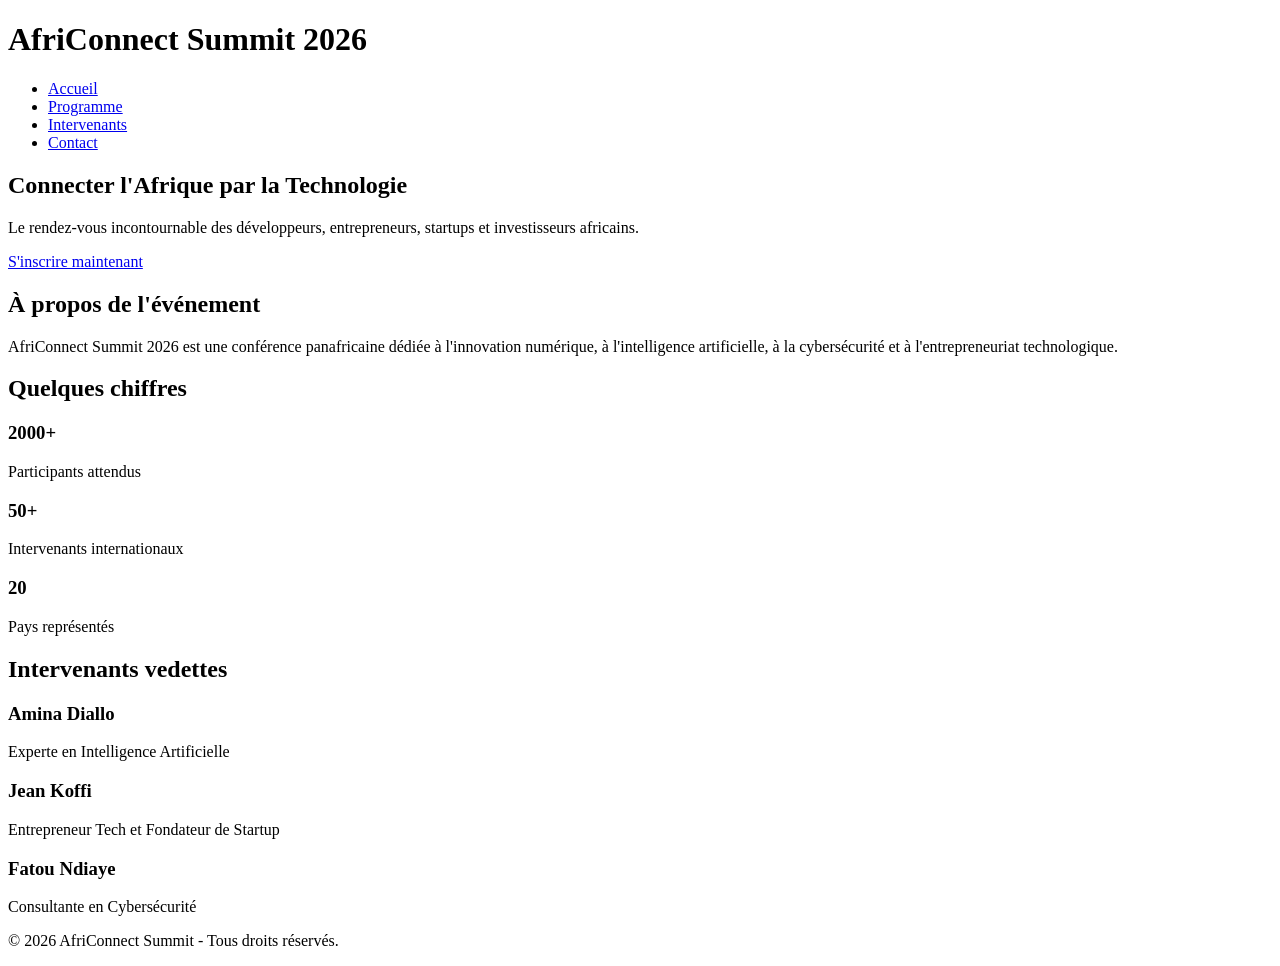
==== index.html @ cee713d7 "HTML : développement de la structure des pages html" ====
<!DOCTYPE html>
<html lang="fr">
<head>
    <meta charset="UTF-8">
    <meta name="viewport" content="width=device-width, initial-scale=1.0">
    <title>AfriConnect Summit 2026</title>

    <!-- ================= FEUILLE DE STYLE ================= -->
    <link rel="stylesheet" href="css/style.css">
</head>
<body>

    <!-- ================= HEADER ================= -->
    <header>

        <!-- Logo / Nom du sommet -->
        <h1>AfriConnect Summit 2026</h1>

        <!-- ================= BARRE DE NAVIGATION ================= -->
        <nav>
            <ul>
                <li><a href="index.html">Accueil</a></li>
                <li><a href="programme.html">Programme</a></li>
                <li><a href="intervenants.html">Intervenants</a></li>
                <li><a href="contact.html">Contact</a></li>
            </ul>
        </nav>

    </header>

    <main>

        <!-- ================= HERO ================= -->
        <section id="hero">
            <h2>Connecter l'Afrique par la Technologie</h2>

            <p>
                Le rendez-vous incontournable des développeurs,
                entrepreneurs, startups et investisseurs africains.
            </p>

            <a href="contact.html">S'inscrire maintenant</a>
        </section>

        <!-- ================= A PROPOS DE L'EVENEMENT ================= -->
        <section id="apropos">

            <h2>À propos de l'événement</h2>

            <p>
                AfriConnect Summit 2026 est une conférence panafricaine
                dédiée à l'innovation numérique, à l'intelligence artificielle,
                à la cybersécurité et à l'entrepreneuriat technologique.
            </p>

        </section>

        <!-- ================= STATISTIQUES ================= -->
        <section id="statistiques">

            <h2>Quelques chiffres</h2>

            <div>
                <h3>2000+</h3>
                <p>Participants attendus</p>
            </div>

            <div>
                <h3>50+</h3>
                <p>Intervenants internationaux</p>
            </div>

            <div>
                <h3>20</h3>
                <p>Pays représentés</p>
            </div>

        </section>

        <!-- ================= INTERVENANTS VEDETTES ================= -->
        <section id="intervenants-vedettes">

            <h2>Intervenants vedettes</h2>

            <!-- Carte intervenant 1 -->
            <article>
                <h3>Amina Diallo</h3>
                <p>Experte en Intelligence Artificielle</p>
            </article>

            <!-- Carte intervenant 2 -->
            <article>
                <h3>Jean Koffi</h3>
                <p>Entrepreneur Tech et Fondateur de Startup</p>
            </article>

            <!-- Carte intervenant 3 -->
            <article>
                <h3>Fatou Ndiaye</h3>
                <p>Consultante en Cybersécurité</p>
            </article>

        </section>

    </main>

    <!-- ================= FOOTER ================= -->
    <footer>
        <p>&copy; 2026 AfriConnect Summit - Tous droits réservés.</p>
    </footer>

    <!-- ================= SCRIPT JAVASCRIPT ================= -->
    <script src="js/main.js"></script>

</body>
</html>
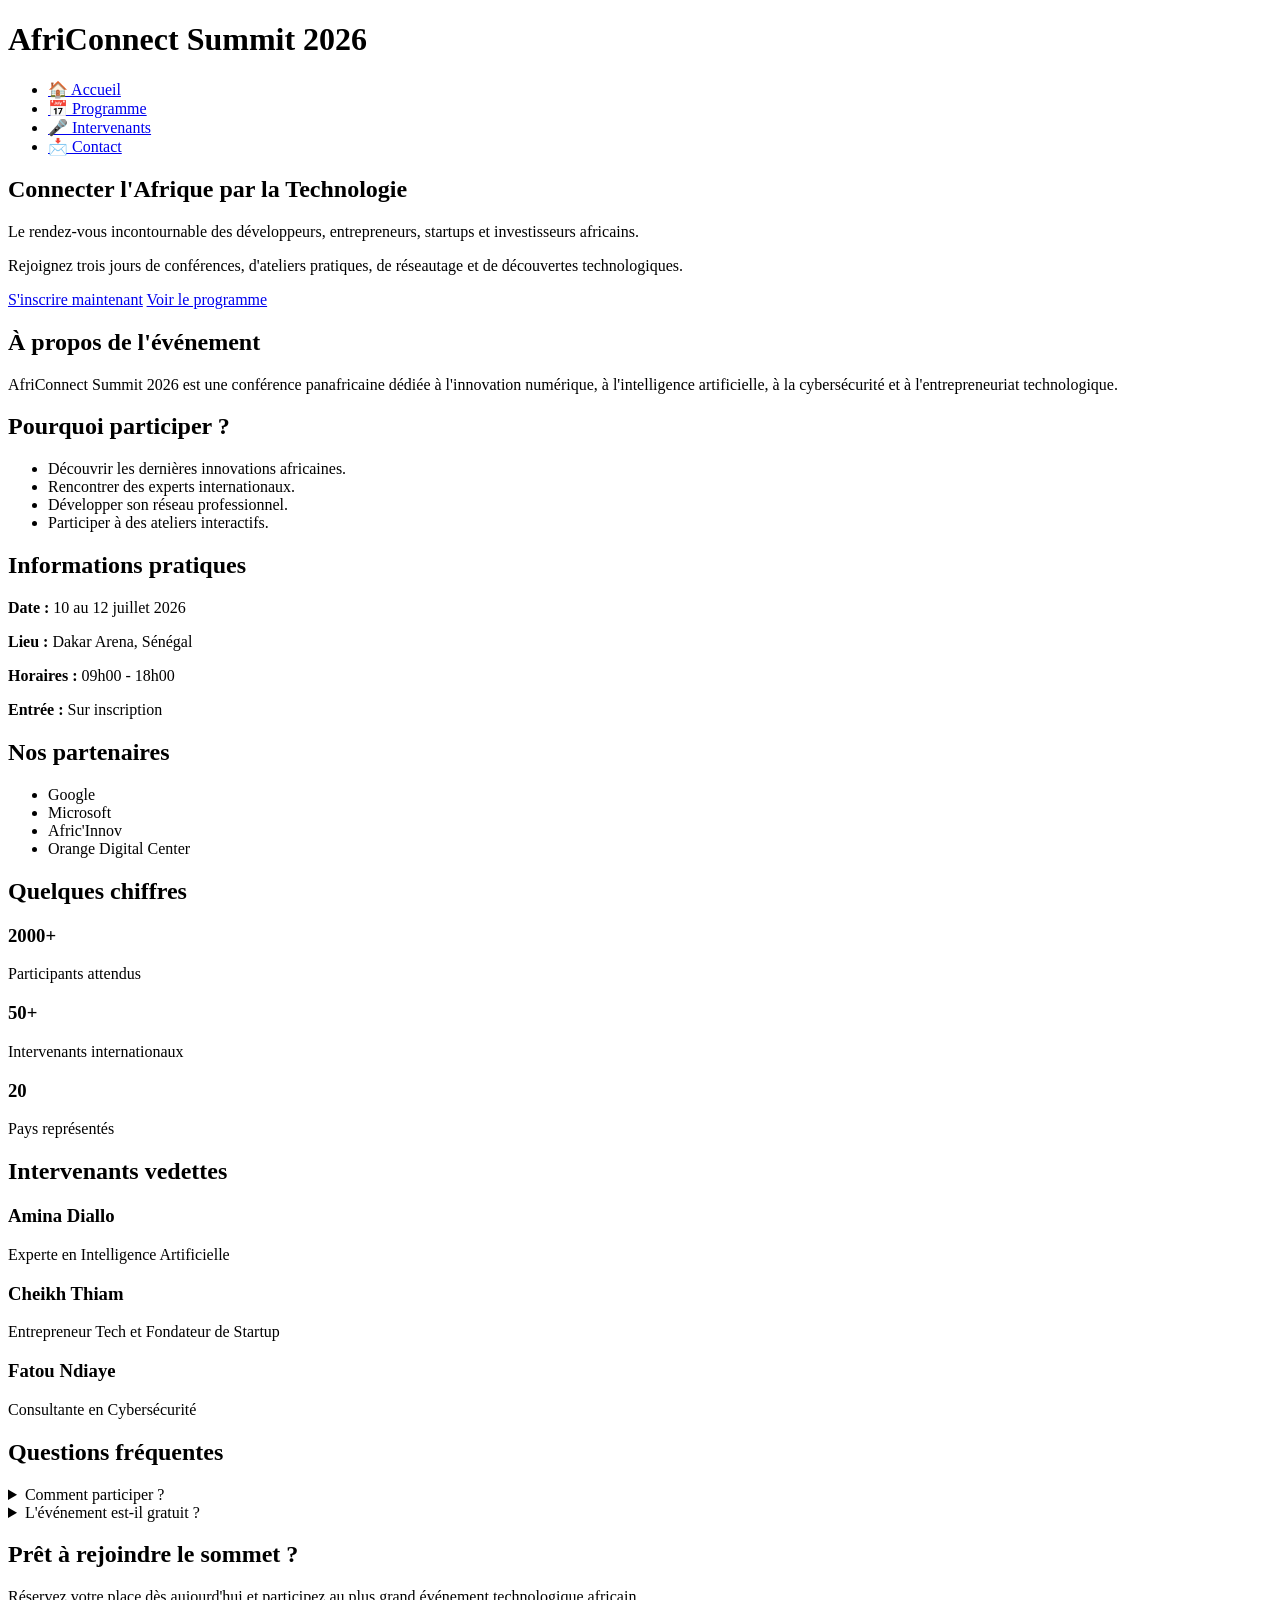
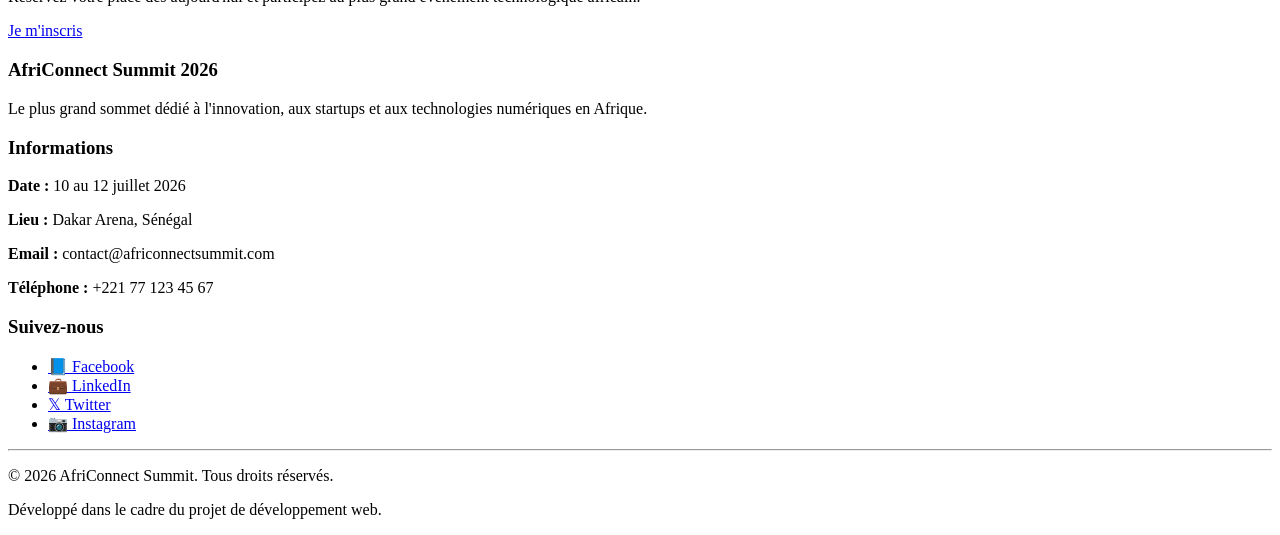
==== commit 47d0e15b: "HTML : création des pages Programme, Intervenants et Contact avec contenu structuré" ====
--- a/index.html
+++ b/index.html
@@ -18,12 +18,19 @@
 
         <!-- ================= BARRE DE NAVIGATION ================= -->
         <nav>
-            <ul>
-                <li><a href="index.html">Accueil</a></li>
-                <li><a href="programme.html">Programme</a></li>
-                <li><a href="intervenants.html">Intervenants</a></li>
-                <li><a href="contact.html">Contact</a></li>
-            </ul>
+
+                <ul>
+
+                    <li><a href="index.html">🏠 Accueil</a></li>
+
+                    <li><a href="programme.html">📅 Programme</a></li>
+
+                    <li><a href="intervenants.html">🎤 Intervenants</a></li>
+
+                    <li><a href="contact.html">📩 Contact</a></li>
+
+                </ul>
+
         </nav>
 
     </header>
@@ -32,6 +39,7 @@
 
         <!-- ================= HERO ================= -->
         <section id="hero">
+
             <h2>Connecter l'Afrique par la Technologie</h2>
 
             <p>
@@ -39,7 +47,15 @@
                 entrepreneurs, startups et investisseurs africains.
             </p>
 
+            <p>
+                Rejoignez trois jours de conférences, d'ateliers pratiques,
+                de réseautage et de découvertes technologiques.
+            </p>
+
             <a href="contact.html">S'inscrire maintenant</a>
+
+            <a href="programme.html">Voir le programme</a>
+
         </section>
 
         <!-- ================= A PROPOS DE L'EVENEMENT ================= -->
@@ -54,7 +70,49 @@
             </p>
 
         </section>
-
+        <section id="pourquoi">
+
+            <h2>Pourquoi participer ?</h2>
+
+            <ul>
+                <li>Découvrir les dernières innovations africaines.</li>
+                <li>Rencontrer des experts internationaux.</li>
+                <li>Développer son réseau professionnel.</li>
+                <li>Participer à des ateliers interactifs.</li>
+
+            </ul>
+
+        </section>
+        <section id="infos">
+
+            <h2>Informations pratiques</h2>
+
+            <p><strong>Date :</strong> 10 au 12 juillet 2026</p>
+
+            <p><strong>Lieu :</strong> Dakar Arena, Sénégal</p>
+
+            <p><strong>Horaires :</strong> 09h00 - 18h00</p>
+
+            <p><strong>Entrée :</strong> Sur inscription</p>
+
+        </section>
+        <section id="partenaires">
+
+            <h2>Nos partenaires</h2>
+
+            <ul>
+
+                <li>Google</li>
+
+                <li>Microsoft</li>
+
+                <li>Afric'Innov</li>
+
+                <li>Orange Digital Center</li>
+
+            </ul>
+
+        </section>
         <!-- ================= STATISTIQUES ================= -->
         <section id="statistiques">
 
@@ -90,7 +148,7 @@
 
             <!-- Carte intervenant 2 -->
             <article>
-                <h3>Jean Koffi</h3>
+                <h3>Cheikh Thiam</h3>
                 <p>Entrepreneur Tech et Fondateur de Startup</p>
             </article>
 
@@ -101,13 +159,93 @@
             </article>
 
         </section>
+        <section id="faq">
+
+            <h2>Questions fréquentes</h2>
+
+                <details>
+                    <summary>Comment participer ?</summary>
+
+                    <p>Il suffit de remplir le formulaire d'inscription.</p>
+
+                </details>
+
+            <details>
+                <summary>L'événement est-il gratuit ?</summary>
+
+                <p>Oui, l'accès est gratuit après validation de l'inscription.</p>
+
+            </details>
+
+        </section>
+        <section id="inscription">
+
+            <h2>Prêt à rejoindre le sommet ?</h2>
+
+                <p>
+                    Réservez votre place dès aujourd'hui et participez au plus grand
+                    événement technologique africain.
+                </p>
+
+                <a href="contact.html">Je m'inscris</a>
+
+        </section>
 
     </main>
 
     <!-- ================= FOOTER ================= -->
-    <footer>
-        <p>&copy; 2026 AfriConnect Summit - Tous droits réservés.</p>
-    </footer>
+<footer>
+
+    <section>
+
+        <h3>AfriConnect Summit 2026</h3>
+
+        <p>
+            Le plus grand sommet dédié à l'innovation, aux startups et
+            aux technologies numériques en Afrique.
+        </p>
+
+    </section>
+
+
+    <section>
+
+        <h3>Informations</h3>
+
+        <p><strong>Date :</strong> 10 au 12 juillet 2026</p>
+
+        <p><strong>Lieu :</strong> Dakar Arena, Sénégal</p>
+
+        <p><strong>Email :</strong> contact@africonnectsummit.com</p>
+
+        <p><strong>Téléphone :</strong> +221 77 123 45 67</p>
+
+    </section>
+
+    <section>
+
+        <h3>Suivez-nous</h3>
+
+        <ul>
+            <li><a href="#">📘 Facebook</a></li>
+            <li><a href="#">💼 LinkedIn</a></li>
+            <li><a href="#">𝕏 Twitter</a></li>
+            <li><a href="#">📷 Instagram</a></li>
+        </ul>
+
+    </section>
+
+    <hr>
+
+    <p>
+        &copy; 2026 AfriConnect Summit. Tous droits réservés.
+    </p>
+
+    <p>
+        Développé dans le cadre du projet de développement web.
+    </p>
+
+</footer>
 
     <!-- ================= SCRIPT JAVASCRIPT ================= -->
     <script src="js/main.js"></script>
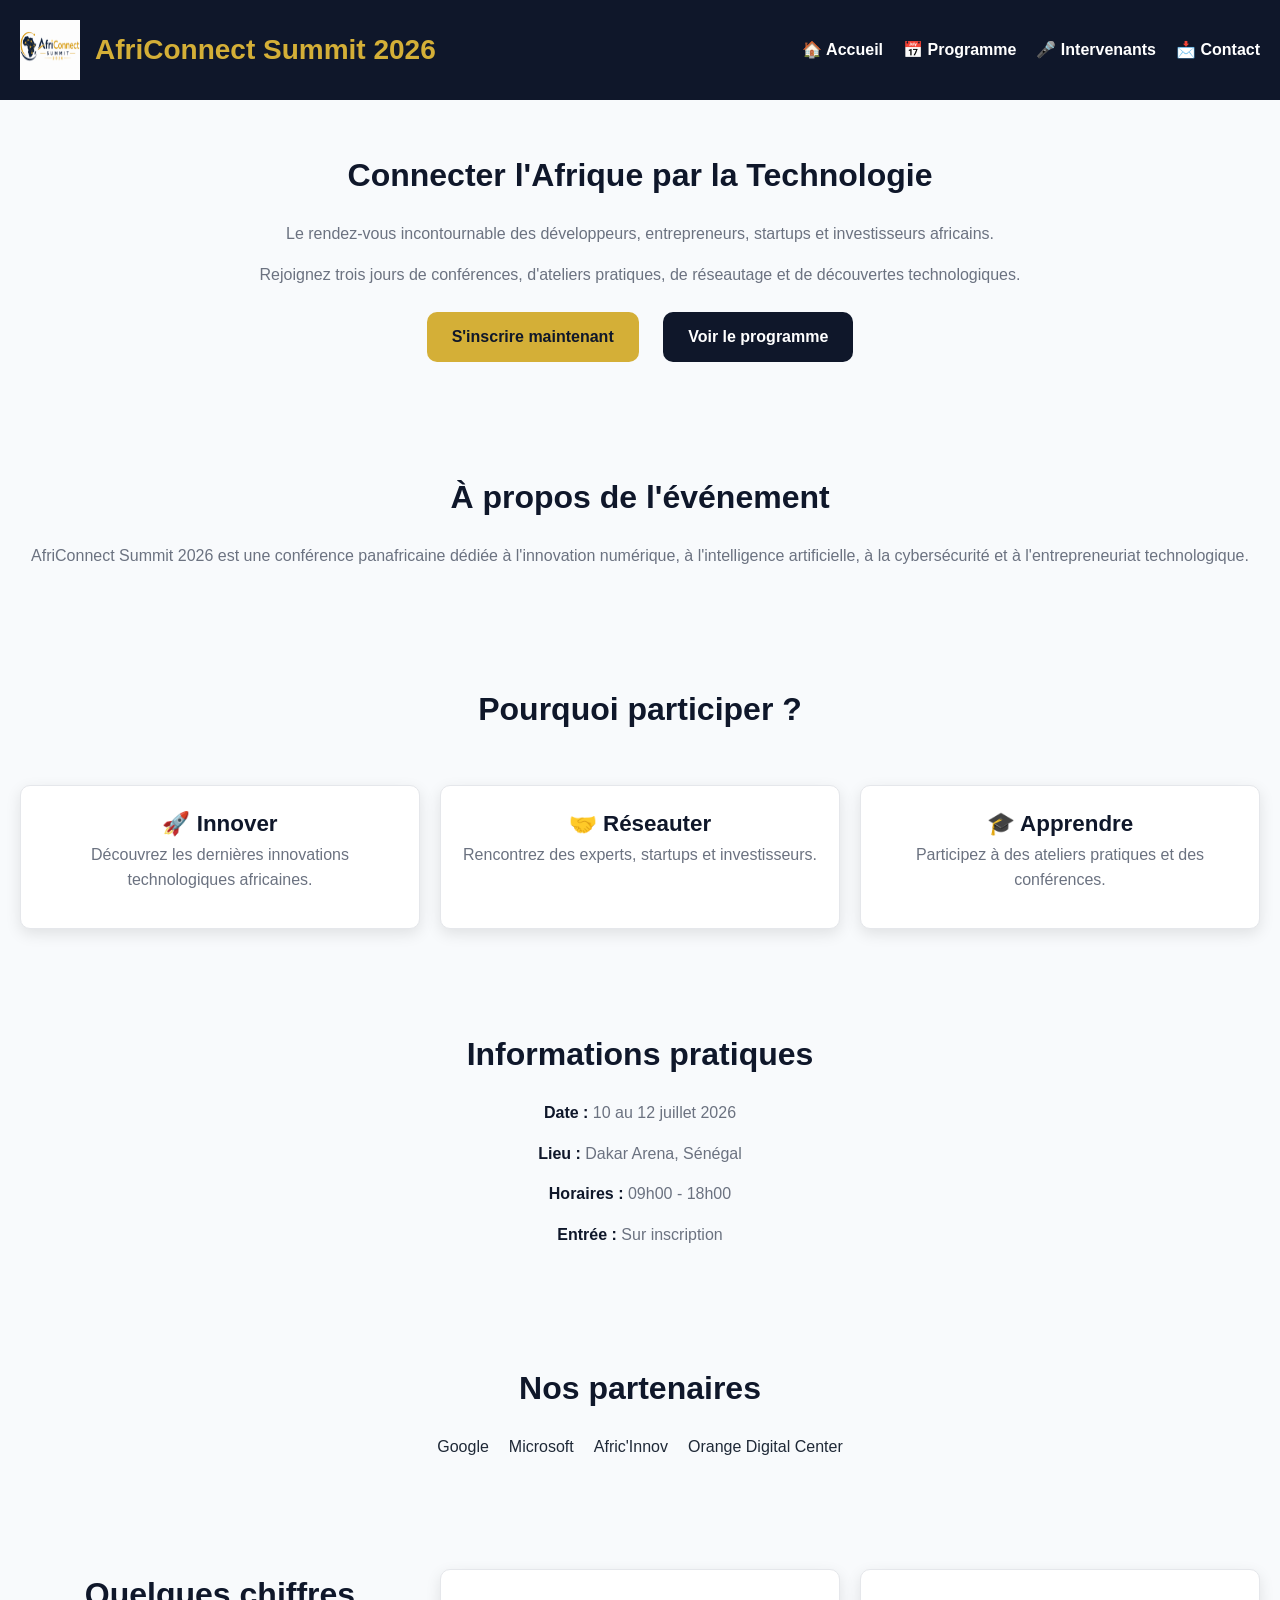
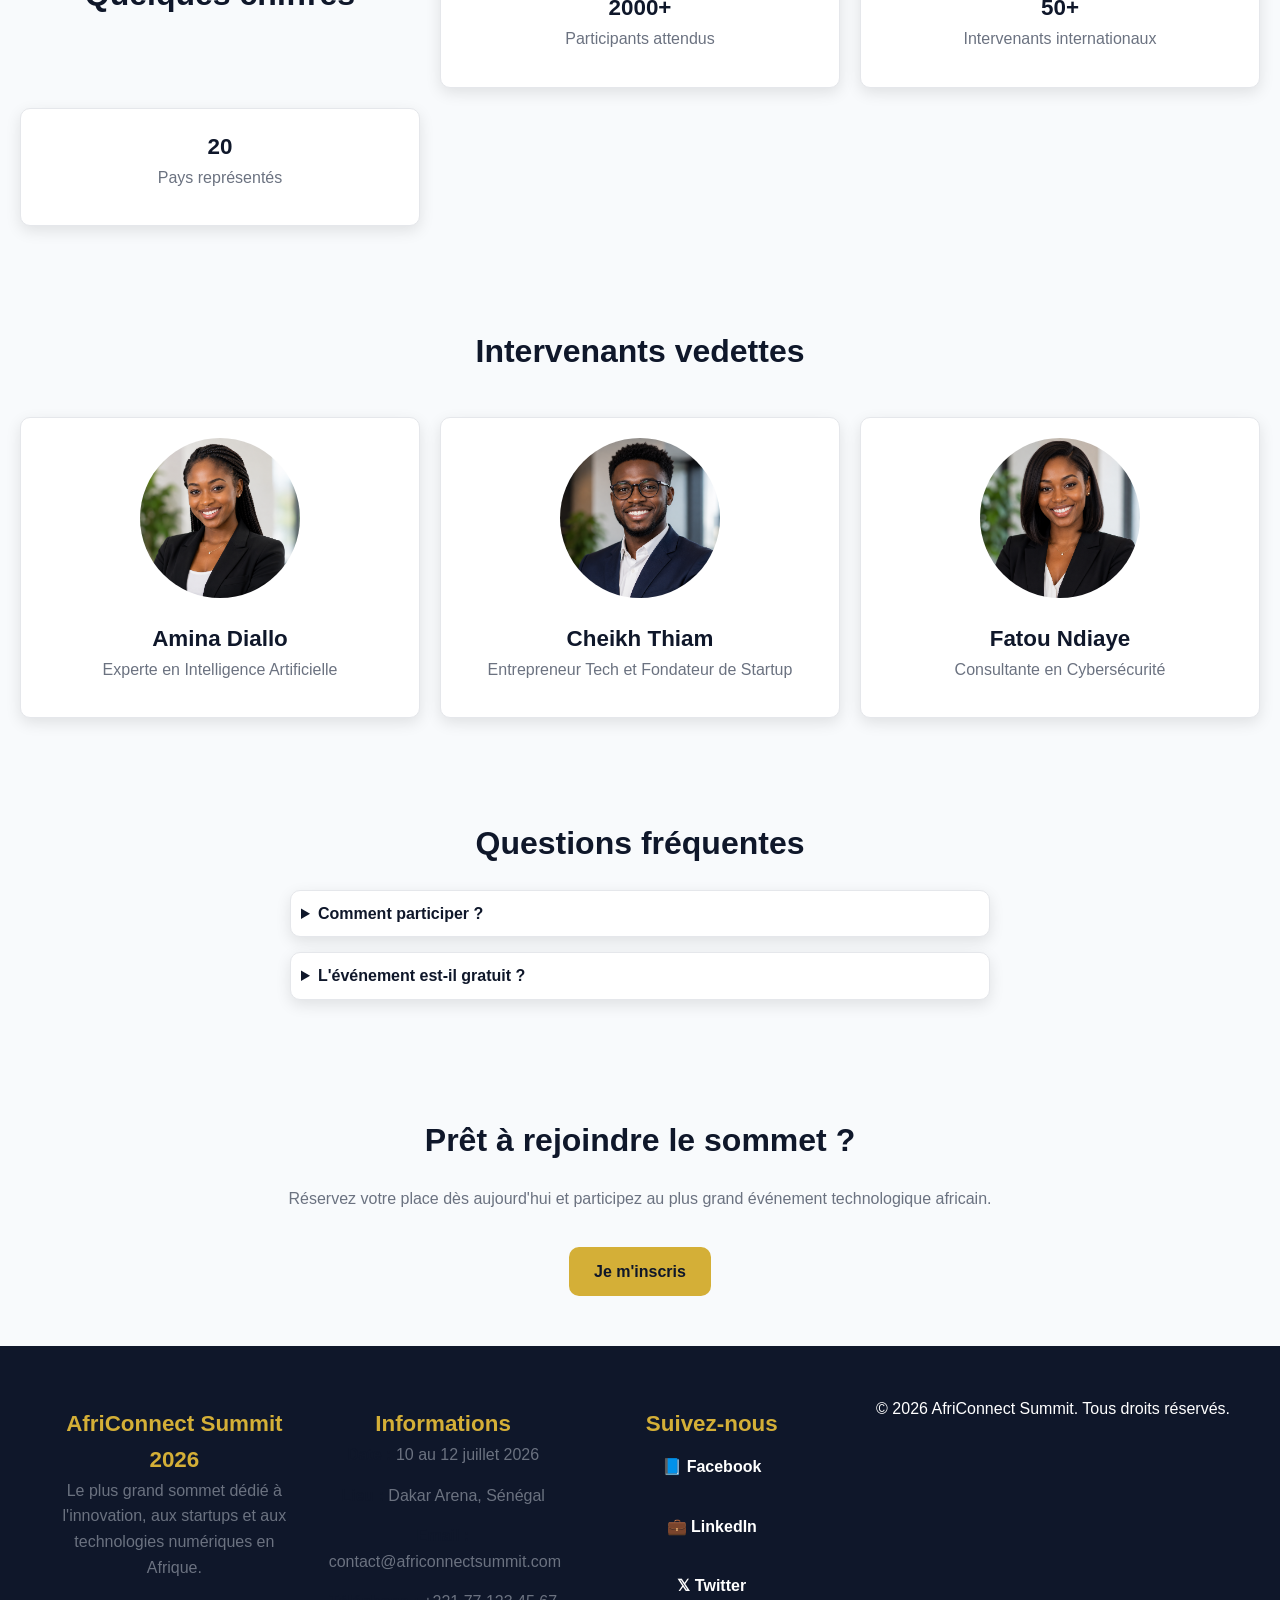
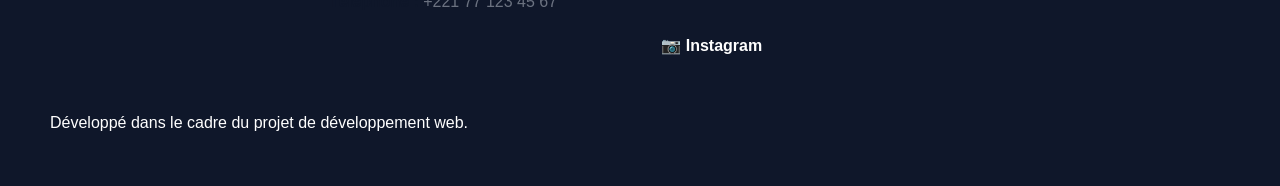
==== commit d0f670f1: "CSS : mise en page responsive avec Flexbox, Grid, animations et media queries" ====
--- a/index.html
+++ b/index.html
@@ -13,8 +13,11 @@
     <!-- ================= HEADER ================= -->
     <header>
 
-        <!-- Logo / Nom du sommet -->
+        <div class="logo">
+
+        <img src="images/logo-africonnect-summit.png" alt="Logo AfriConnect Summit">
         <h1>AfriConnect Summit 2026</h1>
+        </div>
 
         <!-- ================= BARRE DE NAVIGATION ================= -->
         <nav>
@@ -70,19 +73,26 @@
             </p>
 
         </section>
-        <section id="pourquoi">
-
-            <h2>Pourquoi participer ?</h2>
-
-            <ul>
-                <li>Découvrir les dernières innovations africaines.</li>
-                <li>Rencontrer des experts internationaux.</li>
-                <li>Développer son réseau professionnel.</li>
-                <li>Participer à des ateliers interactifs.</li>
-
-            </ul>
-
-        </section>
+      <section id="pourquoi">
+
+    <h2>Pourquoi participer ?</h2>
+
+    <article>
+        <h3>🚀 Innover</h3>
+        <p>Découvrez les dernières innovations technologiques africaines.</p>
+    </article>
+
+    <article>
+        <h3>🤝 Réseauter</h3>
+        <p>Rencontrez des experts, startups et investisseurs.</p>
+    </article>
+
+    <article>
+        <h3>🎓 Apprendre</h3>
+        <p>Participez à des ateliers pratiques et des conférences.</p>
+    </article>
+
+</section>
         <section id="infos">
 
             <h2>Informations pratiques</h2>
@@ -142,18 +152,21 @@
 
             <!-- Carte intervenant 1 -->
             <article>
+                 <img src="images/amina diallo.png" alt="Amina Diallo">
                 <h3>Amina Diallo</h3>
                 <p>Experte en Intelligence Artificielle</p>
             </article>
 
             <!-- Carte intervenant 2 -->
             <article>
+                 <img src="images/cheikh thiam.png" alt="cheikh thiam">
                 <h3>Cheikh Thiam</h3>
                 <p>Entrepreneur Tech et Fondateur de Startup</p>
             </article>
 
             <!-- Carte intervenant 3 -->
             <article>
+                 <img src="images/fatou ndiaye.png" alt="fatou ndiaye">
                 <h3>Fatou Ndiaye</h3>
                 <p>Consultante en Cybersécurité</p>
             </article>
--- a/css/style.css
+++ b/css/style.css
@@ -0,0 +1,1931 @@
+/* ==================================================
+   AFRICONNECT SUMMIT 2026
+   COMMIT 4 : Variables CSS, palette, typographie
+   et styles globaux
+ */
+/* page index */
+
+/* ================= VARIABLES CSS ================= */
+
+:root {
+
+    /* Couleurs principales */
+    --bleu-fonce: #0F172A;
+    --or: #D4AF37;
+
+    /* Couleurs générales */
+    --fond: #F8FAFC;
+    --blanc: #FFFFFF;
+    --texte: #1F2937;
+    --texte-clair: #6B7280;
+    --bordure: #E5E7EB;
+
+
+    /* Polices */
+    --titre: "Poppins", sans-serif;
+    --texte-police: "Open Sans", sans-serif;
+
+
+    /* Espacement */
+    --petit-espace: 10px;
+    --espace-normal: 20px;
+    --grand-espace: 50px;
+
+
+    /* Design */
+    --arrondi: 10px;
+    --ombre: 0 5px 15px rgba(0,0,0,0.10);
+
+}
+
+
+
+/* ================= GOOGLE FONTS ================= */
+
+
+@import url('https://fonts.googleapis.com/css2?family=Open+Sans:wght@400;600;700&family=Poppins:wght@500;600;700&display=swap');
+
+
+
+/* ================= RESET ================= */
+
+
+* {
+
+    margin:0;
+    padding:0;
+    box-sizing:border-box;
+
+}
+
+
+
+html {
+
+    scroll-behavior:smooth;
+
+}
+
+
+
+body {
+
+    font-family:var(--texte-police);
+    background-color:var(--fond);
+    color:var(--texte);
+    line-height:1.6;
+
+}
+
+
+
+img {
+
+    max-width:100%;
+
+}
+
+
+
+a {
+
+    text-decoration:none;
+    transition:0.3s;
+
+}
+
+
+
+ul {
+
+    list-style:none;
+
+}
+
+
+
+/* ================= TITRES ================= */
+
+
+h1,
+h2,
+h3 {
+
+    font-family:var(--titre);
+    color:var(--bleu-fonce);
+
+}
+
+
+
+h1 {
+
+    font-size:3rem;
+
+}
+
+
+
+h2 {
+
+    font-size:2rem;
+    margin-bottom:var(--espace-normal);
+
+}
+
+
+
+h3 {
+
+    font-size:1.4rem;
+
+}
+
+
+
+p {
+
+    color:var(--texte-clair);
+
+}
+
+
+
+/* ================= SECTIONS ================= */
+
+
+section {
+
+    padding:var(--grand-espace) var(--espace-normal);
+
+}
+
+
+
+/* ================= HEADER ================= */
+
+
+header {
+
+    background-color:var(--bleu-fonce);
+    padding:20px;
+
+}
+
+
+
+header h1 {
+
+    color:var(--or);
+    font-size:2rem;
+
+}
+
+
+
+/* ================= NAVIGATION ================= */
+
+
+nav a {
+
+    color:var(--blanc);
+    font-weight:bold;
+
+}
+
+
+
+nav a:hover {
+
+    color:var(--or);
+
+}
+
+
+
+/* ================= BOUTONS ================= */
+
+
+section a {
+
+    display:inline-block;
+    padding:12px 25px;
+    border-radius:var(--arrondi);
+    font-weight:bold;
+
+}
+
+
+
+#hero a:first-of-type,
+#inscription a {
+
+    background-color:var(--or);
+    color:var(--bleu-fonce);
+
+}
+
+
+
+#hero a:last-of-type {
+
+    background-color:var(--bleu-fonce);
+    color:var(--blanc);
+
+}
+
+
+
+/* ================= CARTES ================= */
+
+
+article,
+#statistiques div,
+details {
+
+    background-color:var(--blanc);
+    border:1px solid var(--bordure);
+    border-radius:var(--arrondi);
+    box-shadow:var(--ombre);
+    padding:var(--espace-normal);
+
+}
+
+
+
+/* ================= INFORMATIONS ================= */
+
+
+strong {
+
+    color:var(--bleu-fonce);
+
+}
+
+
+
+/* ================= FOOTER ================= */
+
+
+footer {
+
+    background-color:var(--bleu-fonce);
+    color:var(--blanc);
+    padding:var(--grand-espace);
+
+}
+
+
+
+footer section {
+
+    padding:var(--petit-espace);
+
+}
+
+
+
+footer h3 {
+
+    color:var(--or);
+
+}
+
+
+
+footer p,
+footer a {
+
+    color:var(--blanc);
+
+}
+
+
+
+footer a:hover {
+
+    color:var(--or);
+
+}
+
+
+
+footer hr {
+
+    border:none;
+    border-top:1px solid rgba(255,255,255,0.3);
+    margin:20px 0;
+
+}
+/* ==================================================
+   PAGE PROGRAMME
+   COMMIT 4 : Styles de base
+================================================== */
+
+
+/* ================= HERO PROGRAMME ================= */
+
+
+.hero-interne {
+
+    background-color:var(--bleu-fonce);
+    color:var(--blanc);
+
+}
+
+
+
+.hero-interne h1 {
+
+    color:var(--or);
+
+}
+
+
+
+.hero-interne p {
+
+    color:var(--blanc);
+
+}
+
+
+
+.hero-interne a {
+
+    color:var(--or);
+    font-weight:bold;
+
+}
+
+
+
+/* ================= OBJECTIFS ================= */
+
+
+.objectifs article {
+
+    background-color:var(--blanc);
+    border:1px solid var(--bordure);
+    border-radius:var(--arrondi);
+    box-shadow:var(--ombre);
+    padding:var(--espace-normal);
+
+}
+
+
+
+.objectifs h3 {
+
+    color:var(--bleu-fonce);
+
+}
+
+
+
+/* ================= BOUTONS JOUR ================= */
+
+
+.onglets-3 button {
+
+    background-color:var(--bleu-fonce);
+    color:var(--blanc);
+    padding:12px 20px;
+    border:none;
+    border-radius:var(--arrondi);
+    cursor:pointer;
+
+}
+
+
+
+.onglets-3 button:hover {
+
+    background-color:var(--or);
+    color:var(--bleu-fonce);
+
+}
+
+
+
+/* ================= TITRES PLANNING ================= */
+
+
+.onglets-3 h3 {
+
+    color:var(--bleu-fonce);
+    margin-top:var(--espace-normal);
+
+}
+
+
+
+/* ================= TABLEAUX PROGRAMME ================= */
+
+
+table {
+
+    width:100%;
+    border-collapse:collapse;
+    background-color:var(--blanc);
+
+}
+
+
+
+thead {
+
+    background-color:var(--bleu-fonce);
+    color:var(--blanc);
+
+}
+
+
+
+th {
+
+    padding:15px;
+    text-align:left;
+
+}
+
+
+
+td {
+
+    padding:15px;
+    border:1px solid var(--bordure);
+
+}
+
+
+
+tbody tr:hover {
+
+    background-color:#F8FAFC;
+
+}
+
+
+
+/* ================= ACTIVITES ================= */
+
+
+#Activite li {
+
+    color:var(--texte);
+    margin-bottom:var(--petit-espace);
+
+}
+
+
+
+/* ================= THEMATIQUES ================= */
+
+
+#thema-conf article {
+
+    background-color:var(--blanc);
+    border:1px solid var(--bordure);
+    border-radius:var(--arrondi);
+    box-shadow:var(--ombre);
+    padding:var(--espace-normal);
+
+}
+
+
+
+#thema-conf article div {
+
+    font-size:2rem;
+
+}
+
+
+
+#thema-conf h3 {
+
+    color:var(--bleu-fonce);
+
+}
+
+
+
+/* ================= PUBLIC ================= */
+
+
+#Public article {
+
+    background-color:var(--blanc);
+    border-radius:var(--arrondi);
+    padding:var(--espace-normal);
+    box-shadow:var(--ombre);
+
+}
+
+
+
+#Public h3 {
+
+    color:var(--or);
+
+}
+
+
+
+/* ================= FAQ ================= */
+
+
+#faq details {
+
+    background-color:var(--blanc);
+    border:1px solid var(--bordure);
+    border-radius:var(--arrondi);
+    padding:var(--petit-espace);
+    margin-bottom:var(--petit-espace);
+
+}
+
+
+
+#faq summary {
+
+    color:var(--bleu-fonce);
+    font-weight:bold;
+
+}
+
+
+
+#faq p {
+
+    margin-top:var(--petit-espace);
+
+}
+/* ==================================================
+   PAGE INTERVENANTS
+   COMMIT 4 : Styles de base
+================================================== */
+
+
+/* ================= HERO INTERVENANTS ================= */
+
+
+.hero {
+
+    background-color:var(--bleu-fonce);
+    color:var(--blanc);
+
+}
+
+
+
+.hero h1 {
+
+    color:var(--or);
+
+}
+
+
+
+/* Fil d'Ariane */
+
+
+.hero nav a {
+
+    color:var(--or);
+    background:none;
+    padding:0;
+    font-weight:bold;
+
+}
+
+
+
+/* ================= PRESENTATION ================= */
+
+
+section p {
+
+    color:var(--texte-clair);
+
+}
+
+
+
+/* ================= FILTRES ================= */
+
+
+.filtres-container button {
+
+    background-color:var(--bleu-fonce);
+    color:var(--blanc);
+    border:none;
+    padding:12px 20px;
+    border-radius:var(--arrondi);
+    font-weight:bold;
+    cursor:pointer;
+
+}
+
+
+
+.filtres-container button:hover {
+
+    background-color:var(--or);
+    color:var(--bleu-fonce);
+
+}
+
+
+
+/* ================= CARTES INTERVENANTS ================= */
+
+
+.grille-intervenants article {
+
+    background-color:var(--blanc);
+    border:1px solid var(--bordure);
+    border-radius:var(--arrondi);
+    box-shadow:var(--ombre);
+    padding:var(--espace-normal);
+
+}
+
+
+
+.grille-intervenants h3 {
+
+    color:var(--bleu-fonce);
+
+}
+
+
+
+.grille-intervenants strong {
+
+    color:var(--or);
+
+}
+
+
+
+/* ================= PHOTO INTERVENANT ================= */
+
+
+.photo {
+
+    width:150px;
+    height:150px;
+    border-radius:50%;
+    background-color:#E5E7EB;
+    margin-bottom:var(--petit-espace);
+
+}
+
+
+
+/* ================= DOMAINES ================= */
+
+
+section li {
+
+    color:var(--texte);
+    margin-bottom:var(--petit-espace);
+
+}
+
+
+
+/* ================= POURQUOI ASSISTER ================= */
+
+
+section article {
+
+    background-color:var(--blanc);
+    border-radius:var(--arrondi);
+    box-shadow:var(--ombre);
+    padding:var(--espace-normal);
+
+}
+
+
+
+section article h3 {
+
+    color:var(--bleu-fonce);
+
+}
+
+
+
+/* ================= CITATION ================= */
+
+
+blockquote {
+
+    background-color:var(--bleu-fonce);
+    color:var(--blanc);
+    padding:var(--espace-normal);
+    border-radius:var(--arrondi);
+    font-size:1.2rem;
+    font-style:italic;
+
+}
+
+
+
+blockquote + p {
+
+    color:var(--or);
+    font-weight:bold;
+
+}
+
+
+
+/* ================= BOUTON RESERVER ================= */
+
+
+section a[href="contact.html"] {
+
+    background-color:var(--or);
+    color:var(--bleu-fonce);
+    font-weight:bold;
+    padding:12px 25px;
+    border-radius:var(--arrondi);
+
+}
+
+
+
+section a[href="contact.html"]:hover {
+
+    background-color:var(--bleu-fonce);
+    color:var(--blanc);
+
+}
+/* ==================================================
+   PAGE CONTACT
+   COMMIT 4 : Styles de base
+================================================== */
+
+
+/* ================= HERO CONTACT ================= */
+
+
+.hero {
+
+    background-color:var(--bleu-fonce);
+    color:var(--blanc);
+
+}
+
+
+
+.hero h1 {
+
+    color:var(--or);
+
+}
+
+
+
+.hero nav a {
+
+    color:var(--or);
+    background:none;
+    padding:0;
+    font-weight:bold;
+
+}
+
+
+
+.hero p {
+
+    color:var(--blanc);
+
+}
+
+
+
+/* ================= FORMULAIRE ================= */
+
+
+.contact-inscription {
+
+    background-color:var(--fond);
+
+}
+
+
+
+.formulaire {
+
+    background-color:var(--blanc);
+    padding:var(--espace-normal);
+    border-radius:var(--arrondi);
+    box-shadow:var(--ombre);
+
+}
+
+
+
+.formulaire h2 {
+
+    color:var(--bleu-fonce);
+
+}
+
+
+
+/* ================= CHAMPS DU FORMULAIRE ================= */
+
+
+.formulaire div {
+
+    margin-bottom:var(--petit-espace);
+
+}
+
+
+
+.formulaire label {
+
+    display:block;
+    margin-bottom:8px;
+    font-weight:bold;
+    color:var(--bleu-fonce);
+
+}
+
+
+
+.formulaire input,
+.formulaire select,
+.formulaire textarea {
+
+    width:100%;
+    padding:12px;
+    border:1px solid var(--bordure);
+    border-radius:var(--arrondi);
+    font-family:var(--texte-police);
+    font-size:1rem;
+
+}
+
+
+
+.formulaire input:focus,
+.formulaire select:focus,
+.formulaire textarea:focus {
+
+    outline:none;
+    border-color:var(--or);
+
+}
+
+
+
+/* ================= MESSAGE MOTIVATION ================= */
+
+
+#message {
+
+    resize:vertical;
+
+}
+
+
+
+/* ================= CHECKBOX ================= */
+
+
+input[type="checkbox"] {
+
+    width:auto;
+
+}
+
+
+
+.formulaire label[for="conditions"] {
+
+    display:inline;
+    margin-left:8px;
+
+}
+
+
+
+/* ================= BOUTON FORMULAIRE ================= */
+
+
+.formulaire button {
+
+    background-color:var(--or);
+    color:var(--bleu-fonce);
+    padding:12px 30px;
+    border-radius:var(--arrondi);
+    border:none;
+    font-weight:bold;
+    cursor:pointer;
+
+}
+
+
+
+.formulaire button:hover {
+
+    background-color:var(--bleu-fonce);
+    color:var(--blanc);
+
+}
+
+
+
+/* ================= INFORMATIONS CONTACT ================= */
+
+
+.infos-contact {
+
+    background-color:var(--blanc);
+    padding:var(--espace-normal);
+    border-radius:var(--arrondi);
+    box-shadow:var(--ombre);
+
+}
+
+
+
+.infos-contact h2 {
+
+    color:var(--or);
+
+}
+
+
+
+.infos-contact strong {
+
+    color:var(--bleu-fonce);
+
+}
+
+
+
+/* ================= POURQUOI PARTICIPER ================= */
+
+
+section article {
+
+    background-color:var(--blanc);
+    padding:var(--espace-normal);
+    border-radius:var(--arrondi);
+    box-shadow:var(--ombre);
+
+}
+
+
+
+section article h3 {
+
+    color:var(--bleu-fonce);
+
+}
+
+
+
+/* ================= FAQ ================= */
+
+
+.faq div {
+
+    background-color:var(--blanc);
+    border:1px solid var(--bordure);
+    padding:var(--espace-normal);
+    border-radius:var(--arrondi);
+    margin-bottom:var(--petit-espace);
+
+}
+
+
+
+.faq h3 {
+
+    color:var(--bleu-fonce);
+
+}
+
+
+
+/* ================= LOCALISATION ================= */
+
+
+.localisation iframe {
+
+    width:100%;
+    height:350px;
+    border:0;
+    border-radius:var(--arrondi);
+
+}
+
+
+
+/* ================= LOGO ================= */
+
+.logo{
+
+    display:flex;
+    align-items:center;
+    gap:15px;
+
+}
+
+.logo img{
+
+    width:60px;
+    height:60px;
+
+}
+
+.logo h1{
+
+    font-size:28px;
+    color:#D4AF37;
+
+}
+
+
+
+
+
+
+/* ==================================================
+   COMMIT 5
+   Responsive - Flexbox - Grid - Animations
+================================================== */
+/* page index */
+
+/* ================= HEADER ================= */
+
+header{
+    display:flex;
+    justify-content:space-between;
+    align-items:center;
+    flex-wrap:wrap;
+}
+
+nav ul{
+    display:flex;
+    gap:20px;
+}
+
+
+/* ================= ALIGNEMENT ================= */
+
+section{
+    text-align:center;
+}
+
+section h2{
+    margin-bottom:20px;
+}
+
+section p{
+    margin-bottom:15px;
+}
+
+section ul{
+    list-style-position:inside;
+}
+
+section li{
+    margin-bottom:10px;
+}
+
+
+/* ================= POURQUOI PARTICIPER ================= */
+
+#pourquoi{
+    display:flex;
+    justify-content:center;
+    gap:20px;
+    flex-wrap:wrap;
+}
+
+#pourquoi article{
+    width:250px;
+}
+
+
+/* ================= STATISTIQUES ================= */
+
+#statistiques{
+    display:grid;
+    grid-template-columns:repeat(3,1fr);
+    gap:20px;
+}
+
+#statistiques div{
+    text-align:center;
+}
+
+
+/* ================= INTERVENANTS ================= */
+
+#intervenants-vedettes{
+    display:grid;
+    grid-template-columns:repeat(3,1fr);
+    gap:20px;
+}
+
+#intervenants-vedettes h2{
+    grid-column:1/4;
+}
+
+#intervenants-vedettes article{
+    text-align:center;
+}
+
+#intervenants-vedettes img{
+    width:160px;
+    height:160px;
+    border-radius:50%;
+    object-fit:cover;
+    margin:0 auto 15px;
+}
+
+
+/* ================= PARTENAIRES ================= */
+
+#partenaires ul{
+    display:flex;
+    justify-content:center;
+    gap:20px;
+    flex-wrap:wrap;
+}
+
+
+/* ================= FOOTER ================= */
+
+footer{
+    display:flex;
+    justify-content:space-between;
+    flex-wrap:wrap;
+    gap:20px;
+}
+
+footer section{
+    flex:1;
+}
+
+
+/* ================= ANIMATION ================= */
+
+article,
+#statistiques div{
+    transition:0.3s;
+}
+
+article:hover,
+#statistiques div:hover{
+    transform:translateY(-8px);
+}
+
+#hero{
+    animation:apparition 1s;
+}
+
+@keyframes apparition{
+
+    from{
+        opacity:0;
+        transform:translateY(20px);
+    }
+
+    to{
+        opacity:1;
+        transform:translateY(0);
+    }
+
+}
+
+
+/* ================= FAQ ================= */
+
+details{
+    max-width:700px;
+    margin:15px auto;
+    text-align:left;
+}
+
+
+/* ================= BOUTONS ================= */
+
+#hero a{
+    margin:10px;
+}
+
+#inscription a{
+    display:inline-block;
+    margin-top:20px;
+}
+
+
+/* ================= TABLETTE ================= */
+
+@media(max-width:992px){
+
+    #statistiques{
+        grid-template-columns:repeat(2,1fr);
+    }
+
+    #intervenants-vedettes{
+        grid-template-columns:repeat(2,1fr);
+    }
+
+    #intervenants-vedettes h2{
+        grid-column:1/3;
+    }
+
+}
+
+
+/* ================= MOBILE ================= */
+
+@media(max-width:768px){
+
+    header{
+        flex-direction:column;
+        text-align:center;
+    }
+
+    nav ul{
+        flex-direction:column;
+    }
+
+    #statistiques,
+    #intervenants-vedettes{
+        grid-template-columns:1fr;
+    }
+
+    #intervenants-vedettes h2{
+        grid-column:1;
+    }
+
+    footer{
+        flex-direction:column;
+        text-align:center;
+    }
+
+}
+/* ==================================================
+   COMMIT 5
+   Responsive - Flexbox - Grid - Animations
+================================================== */
+/* page progammation */
+
+/* ================= HEADER ================= */
+
+
+.logo img{
+
+    width:60px;
+
+}
+
+
+/* ================= NAVBAR ================= */
+
+
+
+
+/* ================= HERO ================= */
+
+.hero-interne{
+
+    text-align:center;
+
+}
+
+
+/* ================= OBJECTIFS ================= */
+
+.objectifs{
+
+    display:flex;
+    gap:20px;
+    justify-content:center;
+    flex-wrap:wrap;
+    text-align:center;
+
+}
+
+.objectifs h2{
+
+    width:100%;
+    margin-bottom:25px;
+
+}
+
+.objectifs article{
+
+    flex:1;
+    min-width:250px;
+
+}
+
+
+/* ================= BOUTONS DES JOURS ================= */
+
+.onglets-3{
+
+    text-align:center;
+
+}
+
+.onglets-3 div:first-of-type{
+
+    display:flex;
+    justify-content:center;
+    gap:15px;
+    flex-wrap:wrap;
+    margin-bottom:30px;
+
+}
+
+
+/* ================= TABLEAU ================= */
+
+table{
+
+    overflow-x:auto;
+
+}
+
+
+/* ================= ACTIVITES ================= */
+
+#Activite{
+
+    text-align:center;
+
+}
+
+#Activite ul{
+
+    display:flex;
+    justify-content:center;
+    gap:20px;
+    flex-wrap:wrap;
+
+}
+
+
+/* ================= THEMATIQUES ================= */
+
+#thema-conf{
+
+    text-align:center;
+
+}
+
+#thema-conf > div{
+
+    display:grid;
+    grid-template-columns:repeat(4,1fr);
+    gap:20px;
+
+}
+
+
+/* ================= PUBLIC ================= */
+
+#Public{
+
+    display:flex;
+    justify-content:center;
+    gap:20px;
+    flex-wrap:wrap;
+    text-align:center;
+
+}
+
+#Public h2{
+
+    width:100%;
+    margin-bottom:25px;
+
+}
+
+#Public article{
+
+    flex:1;
+    min-width:250px;
+
+}
+
+
+/* ================= FAQ ================= */
+
+#faq{
+
+    text-align:center;
+
+}
+
+#faq details{
+
+    margin-bottom:15px;
+
+}
+
+
+/* ================= FOOTER ================= */
+
+
+footer section{
+
+    flex:1;
+    min-width:220px;
+
+}
+
+
+/* ================= ANIMATION ================= */
+
+article{
+
+    transition:0.3s;
+
+}
+
+article:hover{
+
+    transform:translateY(-8px);
+
+}
+
+.hero-interne{
+
+    animation:apparition 1s;
+
+}
+
+
+
+/* ================= TABLETTE ================= */
+
+@media (max-width:992px){
+
+    #thema-conf > div{
+
+        grid-template-columns:repeat(2,1fr);
+
+    }
+
+}
+
+
+/* ================= MOBILE ================= */
+
+@media (max-width:768px){
+
+    header{
+
+        flex-direction:column;
+        text-align:center;
+
+    }
+
+    nav ul{
+
+        flex-direction:column;
+        align-items:center;
+
+    }
+
+    .objectifs{
+
+        flex-direction:column;
+
+    }
+
+    #Public{
+
+        flex-direction:column;
+
+    }
+
+    #thema-conf > div{
+
+        grid-template-columns:1fr;
+
+    }
+
+    footer{
+
+        flex-direction:column;
+        text-align:center;
+
+    }
+
+}
+
+/* ==================================================
+   COMMIT 5
+   PAGE INTERVENANTS
+   Responsive - Flexbox - Grid - Animations
+================================================== */
+/* page intervenants */
+
+/* ================= HEADER ================= */
+
+
+
+
+
+.logo img{
+
+    width:60px;
+
+}
+
+
+
+/* ================= HERO ================= */
+
+.hero{
+
+    text-align:center;
+
+}
+
+
+/* ================= PRESENTATION ================= */
+
+main section:nth-of-type(2){
+
+    text-align:center;
+
+}
+
+
+/* ================= FILTRES ================= */
+
+.filtres{
+
+    text-align:center;
+
+}
+
+.filtres-container{
+
+    display:flex;
+    justify-content:center;
+    gap:15px;
+    flex-wrap:wrap;
+
+}
+
+
+/* ================= GRILLE INTERVENANTS ================= */
+
+.intervenants{
+
+    text-align:center;
+
+}
+
+.grille-intervenants{
+
+    display:grid;
+    grid-template-columns:repeat(3,1fr);
+    gap:25px;
+
+}
+
+.grille-intervenants article{
+
+    transition:0.3s;
+
+}
+
+.grille-intervenants article:hover{
+
+    transform:translateY(-8px);
+
+}
+
+.photo{
+
+    margin:0 auto 15px;
+
+}
+
+
+/* ================= DOMAINES ================= */
+
+main section:nth-of-type(5){
+
+    text-align:center;
+
+}
+
+main section:nth-of-type(5) ul{
+
+    display:flex;
+    justify-content:center;
+    gap:20px;
+    flex-wrap:wrap;
+
+}
+
+
+/* ================= POURQUOI ASSISTER ================= */
+
+main section:nth-of-type(6){
+
+    display:flex;
+    justify-content:center;
+    gap:20px;
+    flex-wrap:wrap;
+    text-align:center;
+
+}
+
+main section:nth-of-type(6) h2{
+
+    width:100%;
+    margin-bottom:20px;
+
+}
+
+main section:nth-of-type(6) article{
+
+    flex:1;
+    min-width:220px;
+
+}
+
+
+/* ================= CITATION ================= */
+
+main section:nth-of-type(7){
+
+    text-align:center;
+
+}
+
+
+/* ================= CTA ================= */
+
+main section:last-of-type{
+
+    text-align:center;
+
+}
+
+
+/* ================= FOOTER ================= */
+
+
+footer section{
+
+    flex:1;
+    min-width:220px;
+
+}
+
+
+/* ================= ANIMATION ================= */
+
+.hero{
+
+    animation:apparition 1s;
+
+}
+
+
+
+/* ================= TABLETTE ================= */
+
+@media(max-width:992px){
+
+    .grille-intervenants{
+
+        grid-template-columns:repeat(2,1fr);
+
+    }
+
+}
+
+
+/* ================= MOBILE ================= */
+
+@media(max-width:768px){
+
+    header{
+
+        flex-direction:column;
+        text-align:center;
+
+    }
+
+    nav ul{
+
+        flex-direction:column;
+        align-items:center;
+
+    }
+
+    .grille-intervenants{
+
+        grid-template-columns:1fr;
+
+    }
+
+    main section:nth-of-type(6){
+
+        flex-direction:column;
+
+    }
+
+    footer{
+
+        flex-direction:column;
+        text-align:center;
+
+    }
+
+}
+
+/* ==================================================
+   COMMIT 5
+   PAGE CONTACT
+   Responsive - Flexbox - Animations
+================================================== */
+/* page contact */
+
+/* ================= HERO ================= */
+
+.hero{
+    text-align:center;
+}
+
+
+/* ================= FORMULAIRE + INFOS ================= */
+
+.contact-inscription{
+
+    display:flex;
+    justify-content:space-between;
+    align-items:flex-start;
+    gap:30px;
+    flex-wrap:wrap;
+
+}
+
+.formulaire{
+
+    flex:2;
+
+}
+
+.infos-contact{
+
+    flex:1;
+
+}
+
+
+/* ================= POURQUOI PARTICIPER ================= */
+
+main section:nth-of-type(3){
+
+    display:flex;
+    justify-content:center;
+    gap:20px;
+    flex-wrap:wrap;
+    text-align:center;
+
+}
+
+main section:nth-of-type(3) h2{
+
+    width:100%;
+    text-align:center;
+    margin-bottom:30px;
+
+}
+
+main section:nth-of-type(3) article{
+
+    flex:1;
+    min-width:250px;
+
+}
+/* ================= FAQ ================= */
+
+.faq{
+
+    display:grid;
+    grid-template-columns:repeat(2,1fr);
+    gap:20px;
+
+}
+
+.faq h2{
+
+    grid-column:1/3;
+    text-align:center;
+
+}
+/* ================= GOOGLE MAP ================= */
+.localisation h2{
+
+    text-align:center;
+
+}
+
+
+/* ================= ANIMATIONS ================= */
+
+.formulaire,
+.infos-contact,
+.faq div,
+main section:nth-of-type(3) article{
+
+    transition:0.3s;
+
+}
+
+.formulaire:hover,
+.infos-contact:hover,
+.faq div:hover,
+main section:nth-of-type(3) article:hover{
+
+    transform:translateY(-8px);
+
+}
+
+.hero{
+
+    animation:apparition 1s ease;
+
+}
+/* ================= TABLETTE ================= */
+
+@media(max-width:992px){
+
+    .contact-inscription{
+
+        flex-direction:column;
+
+    }
+
+    .faq{
+
+        grid-template-columns:1fr;
+
+    }
+
+    .faq h2{
+
+        grid-column:1;
+
+    }
+
+}
+/* ================= MOBILE ================= */
+
+@media(max-width:768px){
+
+    .contact-inscription{
+
+        flex-direction:column;
+
+    }
+
+    main section:nth-of-type(3){
+
+        flex-direction:column;
+
+    }
+
+    .faq{
+
+        grid-template-columns:1fr;
+
+    }
+
+    .hero{
+
+        padding:40px 20px;
+
+    }
+
+}
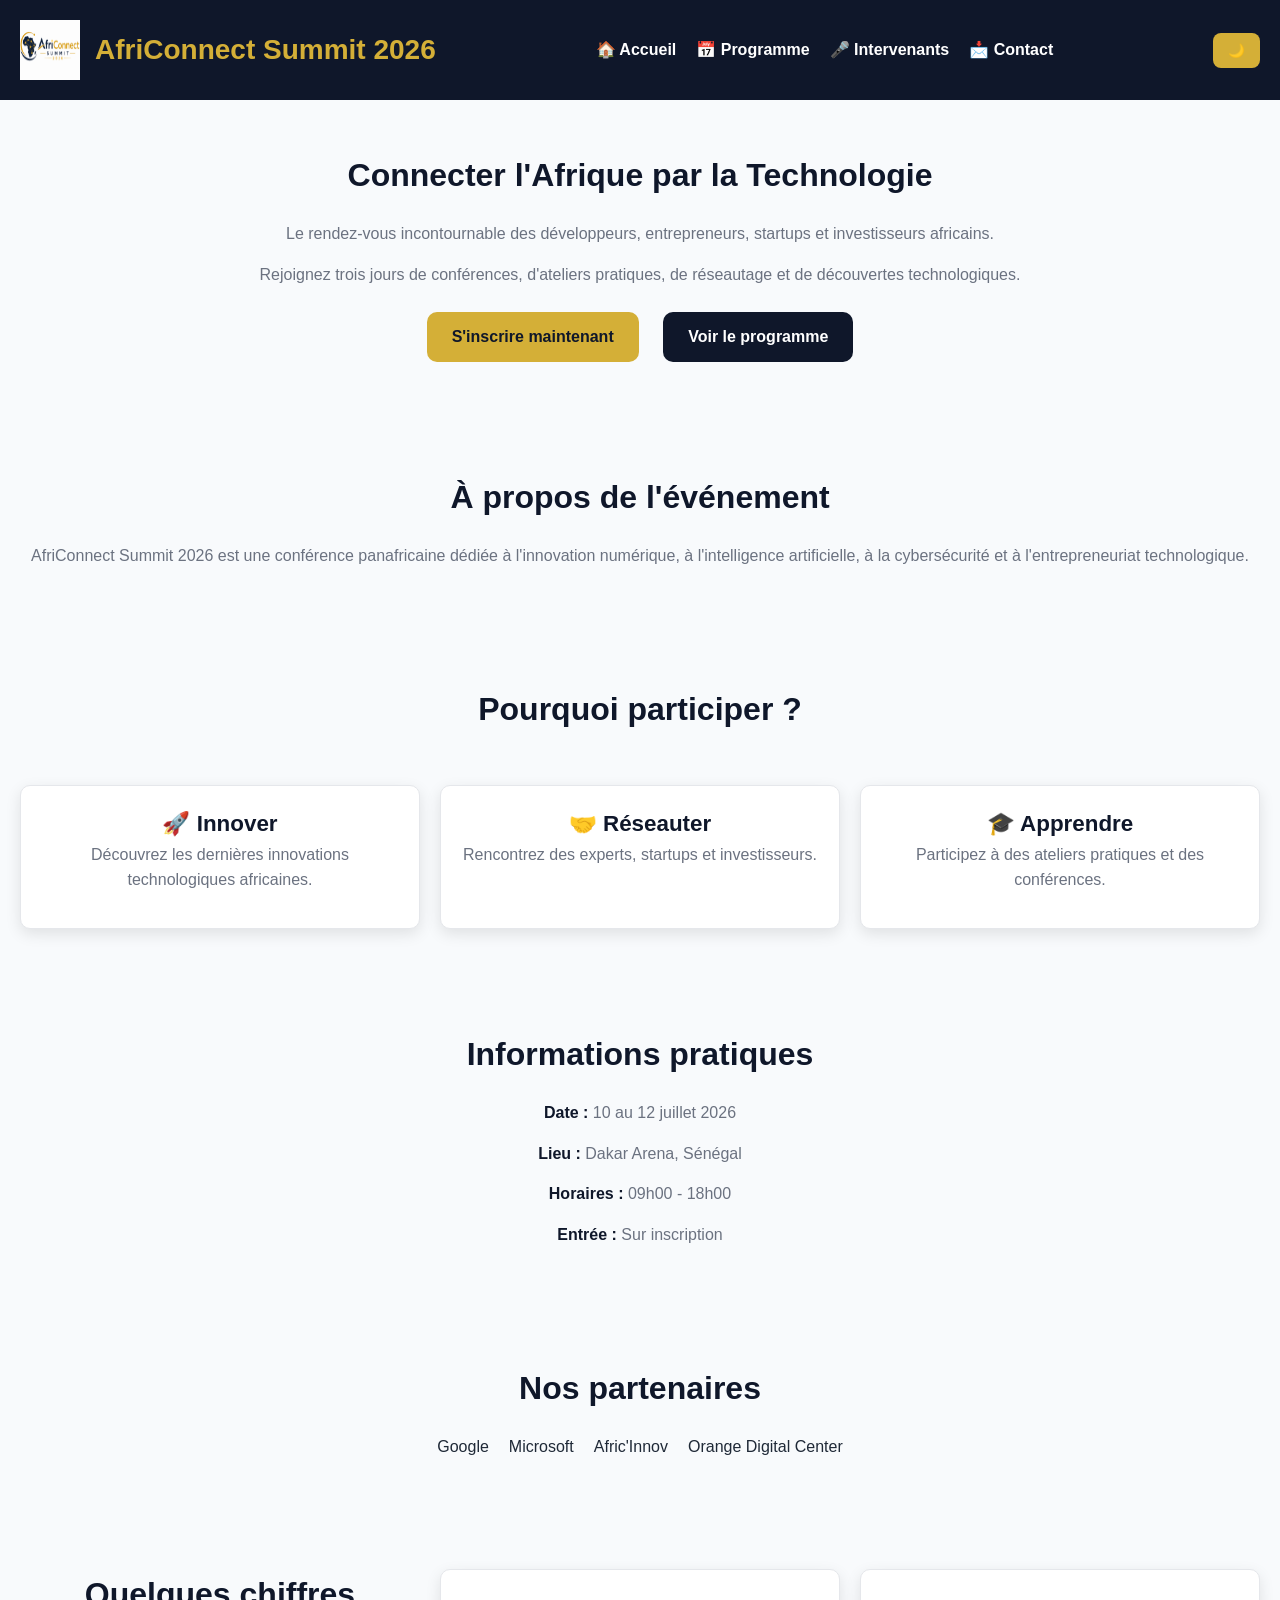
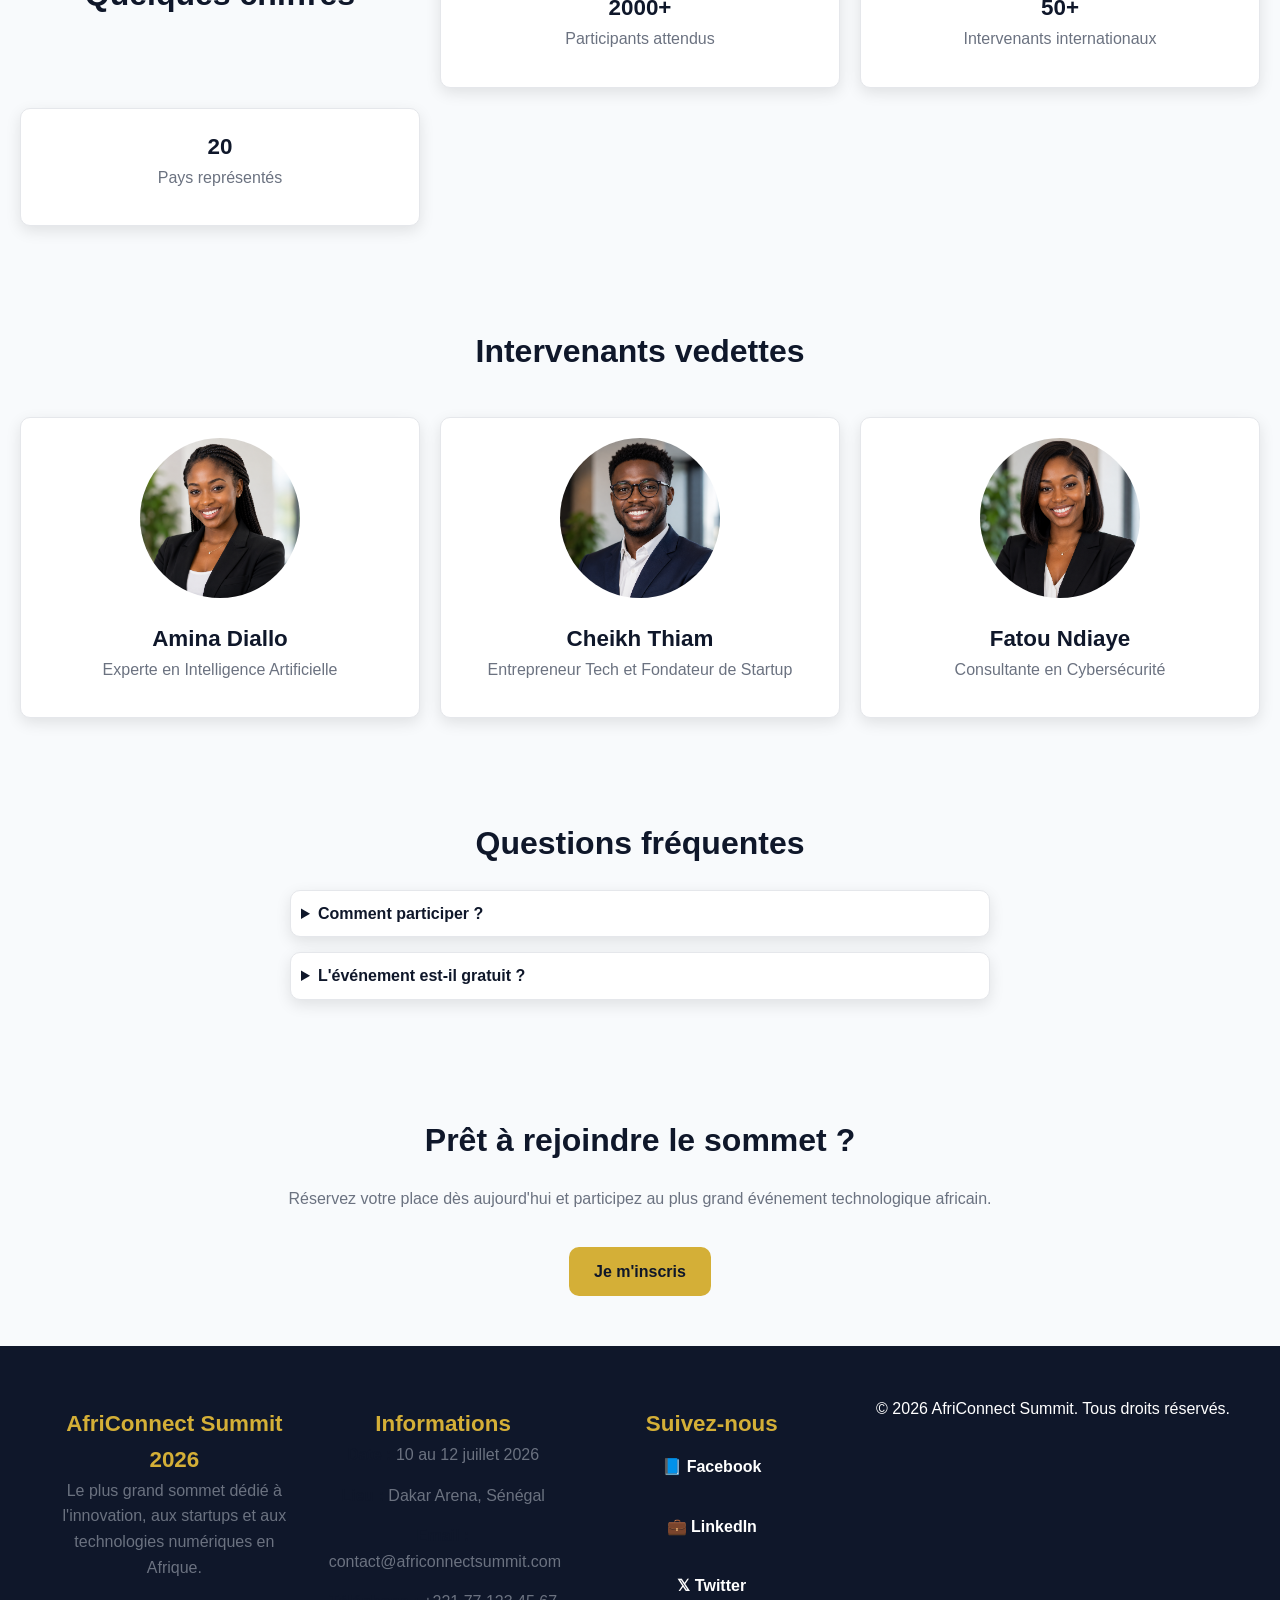
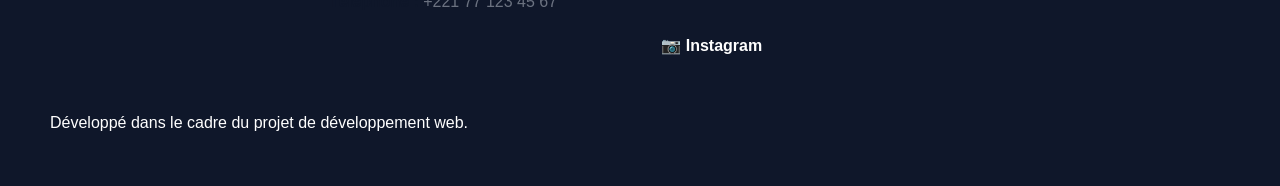
==== commit bda9c91e: "JavaScript : implémentation du dark mode, navbar dynamique et menu hamburger" ====
--- a/index.html
+++ b/index.html
@@ -20,6 +20,7 @@
         </div>
 
         <!-- ================= BARRE DE NAVIGATION ================= -->
+
         <nav>
 
                 <ul>
@@ -35,6 +36,10 @@
                 </ul>
 
         </nav>
+        <!-- ================= BOUTON MODE SOMBRE ================= -->
+
+        <button id="themeToggle">🌙</button>
+        <button id="menuToggle">☰</button>
 
     </header>
 
@@ -205,7 +210,7 @@
         </section>
 
     </main>
-
+    <button id="backToTop">↑</button>
     <!-- ================= FOOTER ================= -->
 <footer>
 
@@ -262,6 +267,5 @@
 
     <!-- ================= SCRIPT JAVASCRIPT ================= -->
     <script src="js/main.js"></script>
-
 </body>
 </html>
--- a/css/style.css
+++ b/css/style.css
@@ -1076,6 +1076,14 @@
     justify-content:space-between;
     align-items:center;
     flex-wrap:wrap;
+    transition:0.3s;
+    position:fixed;
+    top:0;
+    left:0;
+    width:100%;
+    z-index:1000;
+    background-color:var(--bleu-fonce);
+    transition:0.3s ease;
 }
 
 nav ul{
@@ -1257,10 +1265,9 @@
 /* ================= MOBILE ================= */
 
 @media(max-width:768px){
-
     header{
-        flex-direction:column;
-        text-align:center;
+        justify-content:space-between;
+        align-items:center;
     }
 
     nav ul{
@@ -1358,13 +1365,7 @@
 }
 
 
-/* ================= TABLEAU ================= */
-
-table{
-
-    overflow-x:auto;
-
-}
+/* ================= TABLEAU ================= 
 
 
 /* ================= ACTIVITES ================= */
@@ -1491,48 +1492,49 @@
 
 
 /* ================= MOBILE ================= */
-
-@media (max-width:768px){
-
-    header{
-
-        flex-direction:column;
-        text-align:center;
-
+@media(max-width:768px){
+
+    #menuToggle{
+        display:block;
+    }
+
+    nav{
+        display:none;
+        width:100%;
+        order:3;
+    }
+
+    nav.active{
+        display:block;
     }
 
     nav ul{
-
+        display:flex;
         flex-direction:column;
         align-items:center;
-
-    }
-
-    .objectifs{
-
-        flex-direction:column;
-
-    }
-
-    #Public{
-
-        flex-direction:column;
-
-    }
-
-    #thema-conf > div{
-
-        grid-template-columns:1fr;
-
-    }
-
-    footer{
-
-        flex-direction:column;
-        text-align:center;
-
-    }
-
+        gap:20px;
+    }
+
+    header{
+    display:flex;
+    align-items:center;
+    justify-content:space-between;
+    padding:20px;
+    position:fixed;
+    top:0;
+    left:0;
+    width:100%;
+    background:var(--bleu-fonce);
+    z-index:1000;
+}
+nav{
+    margin-left:auto;
+    margin-right:20px;
+}
+
+#themeToggle{
+    margin-left:0;
+}
 }
 
 /* ==================================================
@@ -1553,18 +1555,6 @@
     width:60px;
 
 }
-
-
-
-/* ================= HERO ================= */
-
-.hero{
-
-    text-align:center;
-
-}
-
-
 /* ================= PRESENTATION ================= */
 
 main section:nth-of-type(2){
@@ -1770,13 +1760,6 @@
 ================================================== */
 /* page contact */
 
-/* ================= HERO ================= */
-
-.hero{
-    text-align:center;
-}
-
-
 /* ================= FORMULAIRE + INFOS ================= */
 
 .contact-inscription{
@@ -1871,12 +1854,6 @@
     transform:translateY(-8px);
 
 }
-
-.hero{
-
-    animation:apparition 1s ease;
-
-}
 /* ================= TABLETTE ================= */
 
 @media(max-width:992px){
@@ -1913,7 +1890,6 @@
     main section:nth-of-type(3){
 
         flex-direction:column;
-
     }
 
     .faq{
@@ -1925,7 +1901,263 @@
     .hero{
 
         padding:40px 20px;
-
+        text-align:center;
+         animation:apparition 1s ease;
+
+    }
+
+}
+/* ==================================================
+   COMMIT 6
+   BACK TO TOP
+================================================== */
+
+#backToTop{
+    position:fixed;
+    bottom:20px;
+    right:20px;
+    width:50px;
+    height:50px;
+    border:none;
+    border-radius:50%;
+    background-color:var(--or);
+    color:var(--bleu-fonce);
+    font-size:22px;
+    cursor:pointer;
+    display:none;
+    box-shadow:var(--ombre);
+    transition:0.3s;
+    z-index:999;
+}
+
+#backToTop:hover{
+    transform:scale(1.1);
+}
+/* ==================================================
+   COMMIT 6
+   DARK MODE
+================================================== */
+
+#themeToggle{
+    padding:10px 15px;
+    border:none;
+    border-radius:8px;
+    cursor:pointer;
+    background:var(--or);
+    color:var(--bleu-fonce);
+    font-weight:bold;
+}
+
+body.dark-mode{
+    background:#111827;
+    color:white;
+}
+
+body.dark-mode h1,
+body.dark-mode h2,
+body.dark-mode h3{
+    color:#D4AF37;
+}
+
+body.dark-mode p{
+    color:#d1d5db;
+}
+
+body.dark-mode article,
+body.dark-mode details,
+body.dark-mode .formulaire,
+body.dark-mode .infos-contact{
+    background:#1f2937;
+    border-color:#374151;
+}
+/* ==================================================
+   COMMIT 6
+   NAVBAR
+================================================== */
+header.scroll{
+    background:#08111f;
+    box-shadow:0 5px 15px rgba(0,0,0,.25);
+}
+/* ==================================================
+   COMMIT 6
+   MODE SOMBRE COMPLET
+================================================== */
+/* ================= TITRES ================= */
+
+body.dark-mode h1,
+body.dark-mode h2,
+body.dark-mode h3{
+    color:#D4AF37;
+}
+
+/* ================= TEXTES ================= */
+
+body.dark-mode p,
+body.dark-mode li,
+body.dark-mode td,
+body.dark-mode label,
+body.dark-mode strong{
+    color:#F9FAFB;
+}
+
+/* ================= HEADER ================= */
+
+body.dark-mode header{
+    background-color:#0B1120;
+}
+
+/* ================= CARTES ================= */
+
+body.dark-mode article,
+body.dark-mode details,
+body.dark-mode .formulaire,
+body.dark-mode .infos-contact,
+body.dark-mode .faq div{
+    background-color:#1F2937;
+    border:1px solid #374151;
+}
+
+/* ================= TABLEAUX ================= */
+
+body.dark-mode table{
+    background-color:#1F2937;
+    color:#F9FAFB;
+}
+
+body.dark-mode thead{
+    background-color:#0B1120;
+}
+
+body.dark-mode th{
+    color:#D4AF37;
+}
+
+body.dark-mode td{
+    background-color:#1F2937;
+    border:1px solid #374151;
+}
+
+body.dark-mode tbody tr:hover{
+    background-color:#374151;
+}
+
+/* ================= FORMULAIRES ================= */
+
+body.dark-mode input,
+body.dark-mode textarea,
+body.dark-mode select{
+    background-color:#111827;
+    color:#F9FAFB;
+    border:1px solid #374151;
+}
+
+body.dark-mode input::placeholder,
+body.dark-mode textarea::placeholder{
+    color:#9CA3AF;
+}
+
+/* ================= FAQ ================= */
+
+body.dark-mode summary{
+    color:#D4AF37;
+}
+
+/* ================= FOOTER ================= */
+
+body.dark-mode footer{
+    background-color:#0B1120;
+}
+
+body.dark-mode footer p,
+body.dark-mode footer a{
+    color:#F9FAFB;
+}
+
+body.dark-mode footer a:hover{
+    color:#D4AF37;
+}
+
+/* ================= BOUTONS ================= */
+
+body.dark-mode button,
+body.dark-mode #themeToggle{
+    background-color:#D4AF37;
+    color:#0F172A;
+}
+
+body.dark-mode button:hover,
+body.dark-mode #themeToggle:hover{
+    background-color:#FACC15;
+}
+
+/* ================= LIENS ================= */
+
+body.dark-mode a{
+    color:#D4AF37;
+}
+
+body.dark-mode a:hover{
+    color:#FACC15;
+}
+
+/* ================= HERO ================= */
+
+body.dark-mode .hero,
+body.dark-mode .hero-interne{
+    background-color:#0B1120;
+}
+
+/* ================= ANIMATIONS ================= */
+
+body,
+header,
+article,
+table,
+td,
+th,
+input,
+textarea,
+select,
+footer{
+    transition:0.3s ease;
+}
+/* ==================================================
+   COMMIT 6
+   NAVBAR FIXE
+================================================== */
+body{
+    padding-top:100px;
+}
+/* ================= MENU HAMBURGER ================= */
+
+#menuToggle{
+    display:none;
+    background:none;
+    border:none;
+    font-size:30px;
+    color:var(--blanc);
+    cursor:pointer;
+}
+
+@media(max-width:768px){
+
+    #menuToggle{
+        display:block;
+    }
+
+    nav{
+        display:none;
+        width:100%;
+    }
+
+    nav.active{
+        display:block;
+    }
+
+    nav ul{
+        flex-direction:column;
+        align-items:center;
+        gap:20px;
     }
 
 }
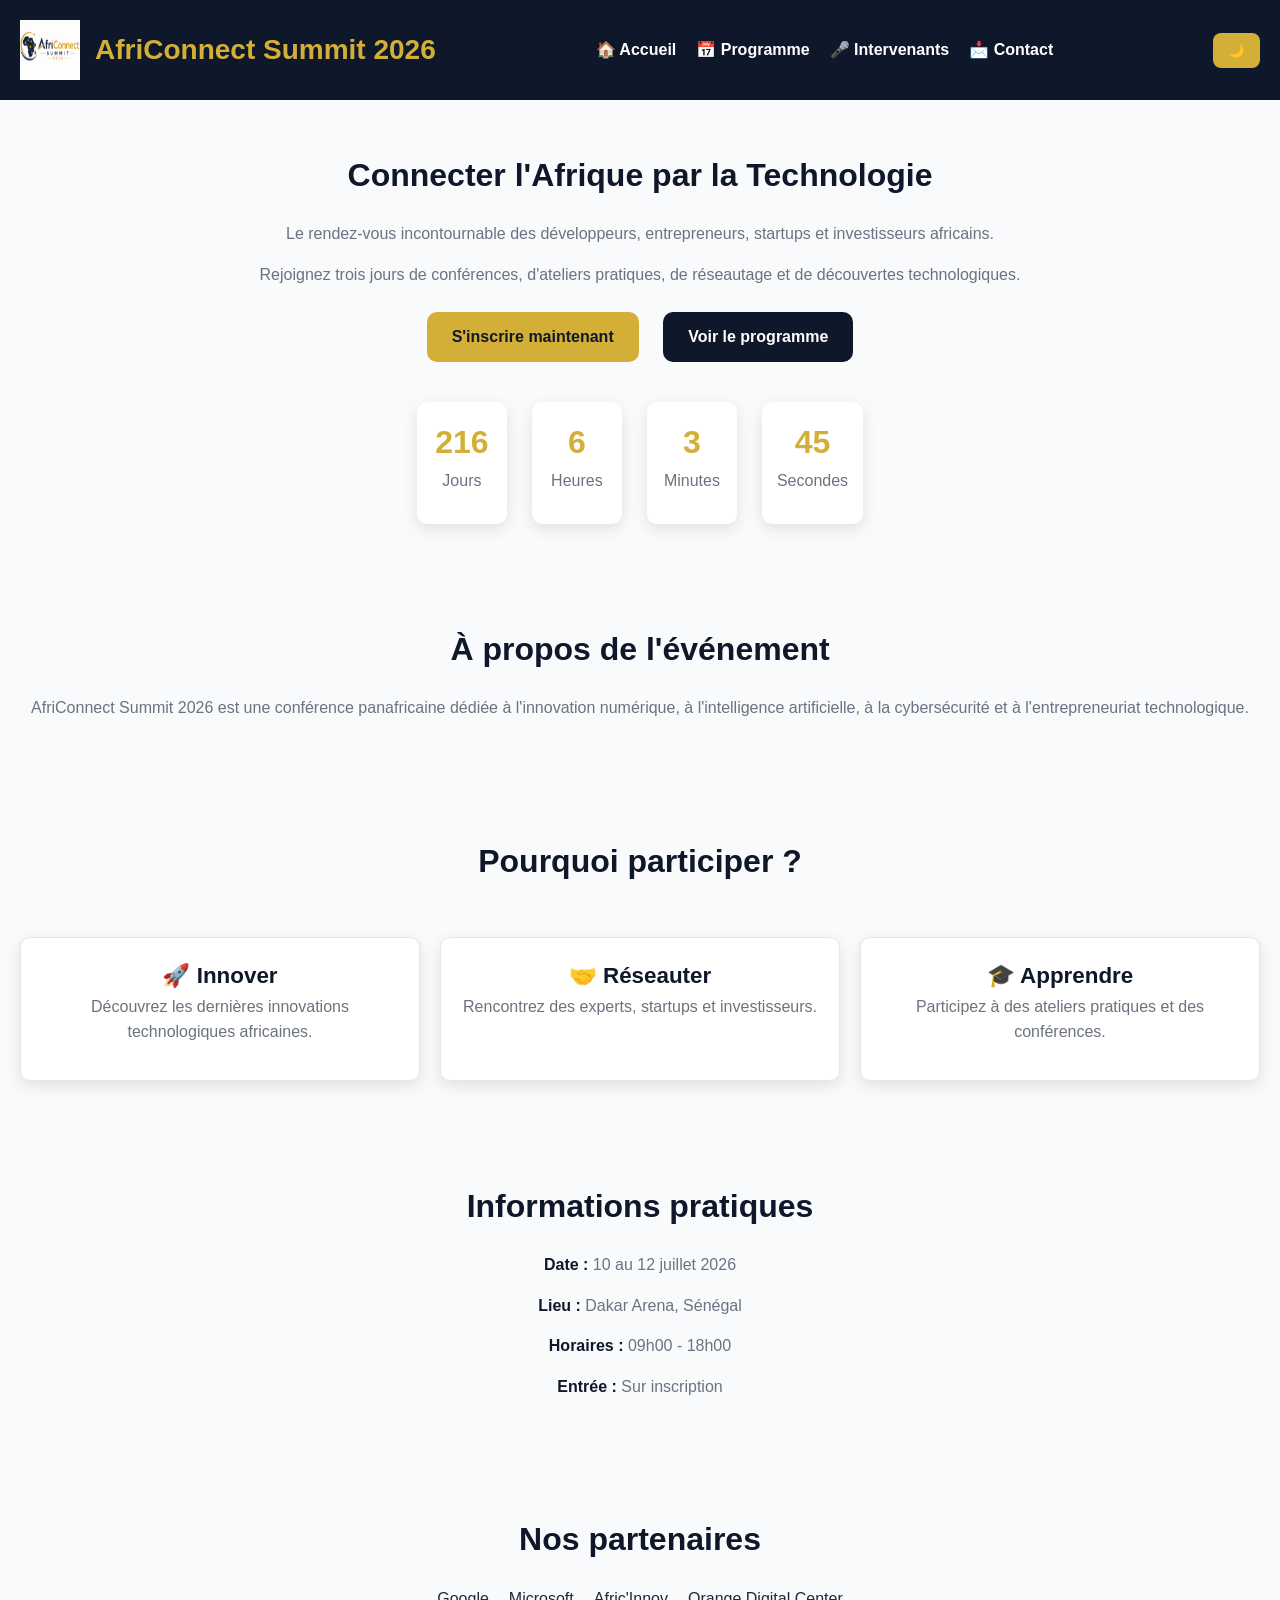
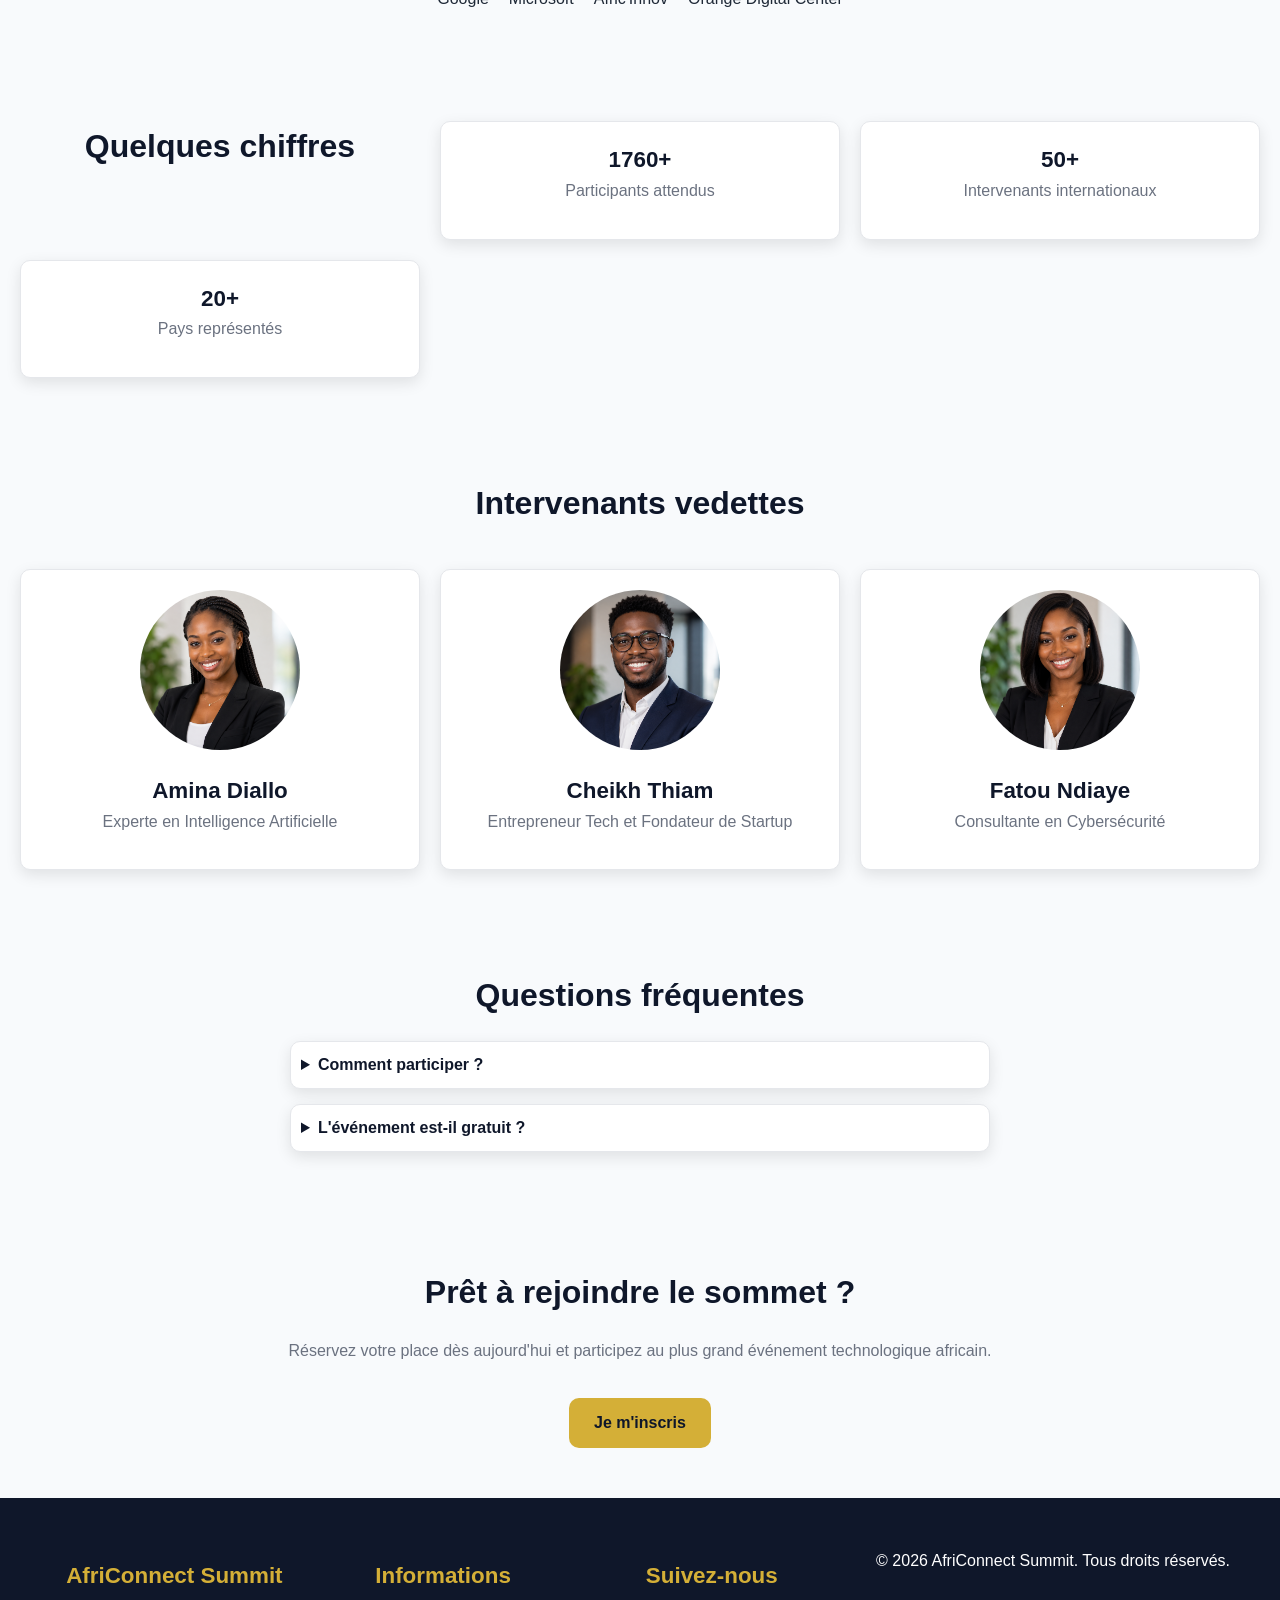
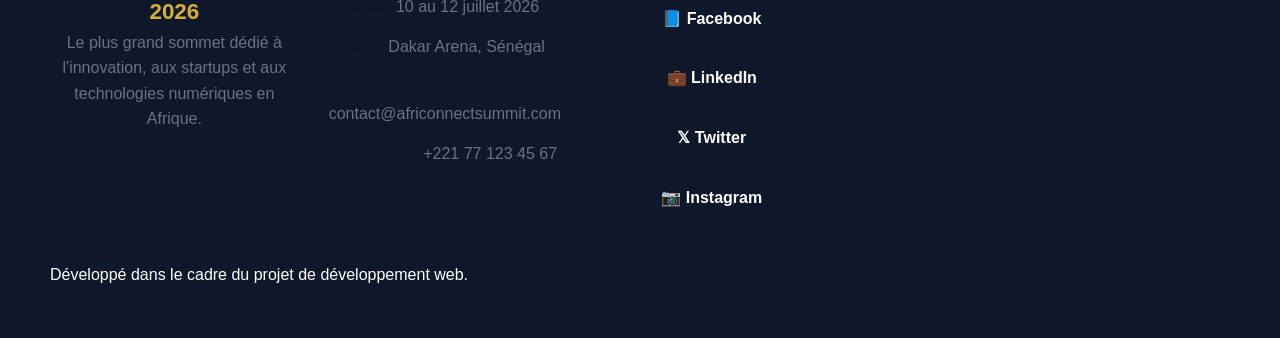
==== commit edcabcdc: "Commit 7 : JavaScript - compte à rebours, animations au scroll, onglets du programme et filtrage des" ====
--- a/index.html
+++ b/index.html
@@ -64,6 +64,28 @@
 
             <a href="programme.html">Voir le programme</a>
 
+            <div id="countdown">
+
+            <div>
+                <span id="jours">00</span>
+                <p>Jours</p>
+            </div>
+
+            <div>
+                <span id="heures">00</span>
+                <p>Heures</p>
+            </div>
+
+            <div>
+                <span id="minutes">00</span>
+                <p>Minutes</p>
+            </div>
+
+            <div>
+                <span id="secondes">00</span>
+                <p>Secondes</p>
+            </div>
+
         </section>
 
         <!-- ================= A PROPOS DE L'EVENEMENT ================= -->
@@ -134,17 +156,17 @@
             <h2>Quelques chiffres</h2>
 
             <div>
-                <h3>2000+</h3>
+                <h3 class="counter" data-target="2000">0</h3>
                 <p>Participants attendus</p>
             </div>
 
             <div>
-                <h3>50+</h3>
+                <h3 class="counter" data-target="50">0</h3>
                 <p>Intervenants internationaux</p>
             </div>
 
             <div>
-                <h3>20</h3>
+                <h3 class="counter" data-target="20">0</h3>
                 <p>Pays représentés</p>
             </div>
 
--- a/css/style.css
+++ b/css/style.css
@@ -1203,9 +1203,6 @@
     transform:translateY(-8px);
 }
 
-#hero{
-    animation:apparition 1s;
-}
 
 @keyframes apparition{
 
@@ -2160,4 +2157,75 @@
         gap:20px;
     }
 
+}
+/* ==================================================
+   COMMIT 7
+   COMPTE A REBOURS
+================================================== */
+
+#countdown{
+
+    display:flex;
+    justify-content:center;
+    gap:25px;
+    margin-top:30px;
+    flex-wrap:wrap;
+
+}
+
+#countdown div{
+
+    background:white;
+    padding:15px;
+    border-radius:10px;
+    min-width:90px;
+    box-shadow:var(--ombre);
+
+}
+
+#countdown span{
+
+    font-size:2rem;
+    font-weight:bold;
+    color:var(--or);
+
+}
+/* ==================================================
+   COMMIT 7
+   ANIMATIONS AU SCROLL
+================================================== */
+
+section{
+
+    opacity:0;
+    transform:translateY(40px);
+    transition:opacity 0.8s ease, transform 0.8s ease;
+
+}
+
+section.visible{
+
+    opacity:1;
+    transform:translateY(0);
+
+}
+/* ==================================================
+   COMMIT 7
+   ONGLETS PROGRAMME
+================================================== */
+
+#planning-jour1,
+#planning-jour2,
+#planning-jour3{
+    display:none;
+}
+
+#planning-jour1.active,
+#planning-jour2.active,
+#planning-jour3.active{
+    display:block;
+}
+.filtres-container button.actif{
+    background-color: var(--or);
+    color: var(--bleu-fonce);
 }
